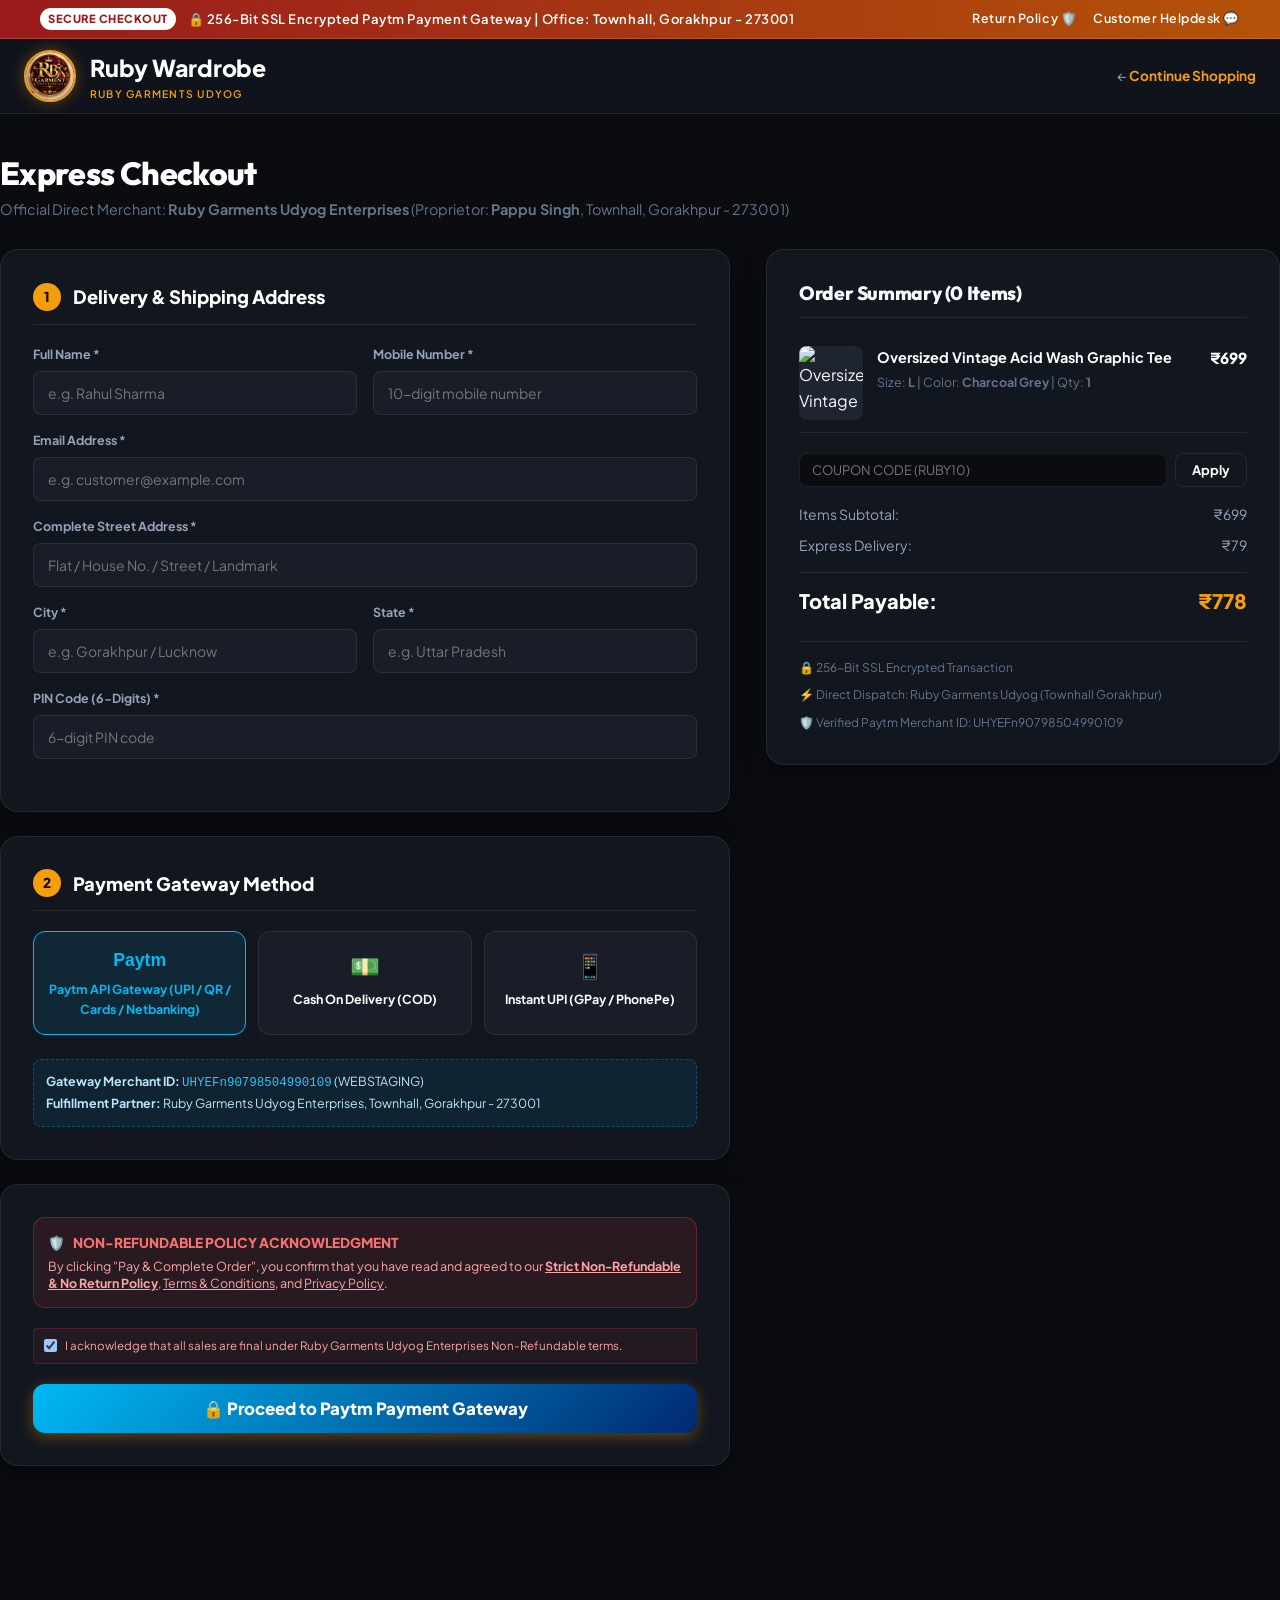
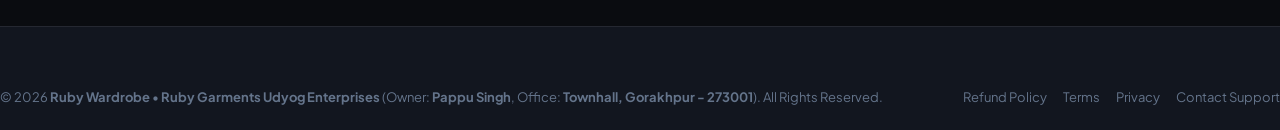
==== checkout/index.html @ 03520c5a "feat: add Ruby Wardrobe e-commerce store with policy pages, product catalog, cart, and checkout syst" ====
<!DOCTYPE html>
<html lang="en">

<head>
  <meta charset="UTF-8" />
  <meta name="viewport" content="width=device-width, initial-scale=1.0, viewport-fit=cover" />
  <title>Secure Checkout | Ruby Wardrobe - Ruby Garments Udyog Enterprises</title>
  <meta name="description"
    content="Secure Checkout Page for Ruby Wardrobe. Official merchant: Ruby Garments Udyog Enterprises, Townhall, Gorakhpur - 273001. Verified Paytm Payment Gateway." />
  <meta name="theme-color" content="#0a0c10" />

  <!-- CSS Stylesheets -->
  <link rel="stylesheet" href="../css/style.css" />
  <link rel="stylesheet" href="../css/components.css" />
  <link rel="stylesheet" href="../css/responsive.css" />
  <style>
    .checkout-page-container {
      padding: 40px 0 80px;
    }

    .checkout-page-grid {
      display: grid;
      grid-template-columns: 1.35fr 0.95fr;
      gap: 36px;
      align-items: start;
    }

    .checkout-panel {
      background: var(--bg-secondary);
      border: 1px solid var(--border-subtle);
      border-radius: var(--radius-lg);
      padding: 32px;
      box-shadow: var(--shadow-md);
    }

    .checkout-section-header {
      display: flex;
      align-items: center;
      gap: 12px;
      font-size: 1.15rem;
      font-weight: 800;
      color: #fff;
      margin-bottom: 20px;
      padding-bottom: 12px;
      border-bottom: 1px solid var(--border-subtle);
    }

    .step-num {
      width: 28px;
      height: 28px;
      background: var(--accent-gold);
      color: #000;
      border-radius: var(--radius-full);
      display: flex;
      align-items: center;
      justify-content: center;
      font-size: 0.85rem;
      font-weight: 800;
    }

    .order-summary-item {
      display: flex;
      gap: 14px;
      padding: 12px 0;
      border-bottom: 1px solid var(--border-subtle);
    }

    .order-summary-item img {
      width: 64px;
      height: 74px;
      object-fit: cover;
      border-radius: var(--radius-sm);
      background: #1e2430;
    }

    .order-summary-item-info {
      flex: 1;
    }

    .order-summary-title {
      font-size: 0.9rem;
      font-weight: 700;
      color: #fff;
      margin-bottom: 4px;
    }

    .order-summary-meta {
      font-size: 0.78rem;
      color: var(--text-muted);
    }

    .order-summary-price {
      font-size: 0.95rem;
      font-weight: 800;
      color: #fff;
    }

    @media (max-width: 900px) {
      .checkout-page-grid {
        grid-template-columns: 1fr;
      }
    }
  </style>
</head>

<body>

  <!-- Toast Notification Container -->
  <div id="toast-container" class="toast-container"></div>

  <!-- Announcement Bar -->
  <aside class="announcement-bar" aria-label="Store Announcement">
    <div class="container announcement-content">
      <div class="announcement-ticker">
        <span class="badge-pulse">SECURE CHECKOUT</span>
        <span>🔒 256-Bit SSL Encrypted Paytm Payment Gateway | Office: Townhall, Gorakhpur - 273001</span>
      </div>
      <div class="announcement-links">
        <a href="../return-refund-policy.html">Return Policy 🛡️</a>
        <a href="../contact-us.html">Customer Helpdesk 💬</a>
      </div>
    </div>
  </aside>

  <!-- Header -->
  <header class="site-header">
    <div class="container header-inner">
      <a href="../index.html" class="brand-logo-wrap" title="Back to Store">
        <img src="../assets/logo.png" alt="RB Garment Enterprises Logo" class="brand-logo-img" />
        <div class="brand-title-group">
          <span class="brand-title">Ruby Wardrobe</span>
          <span class="brand-subtitle">Ruby Garments Udyog</span>
        </div>
      </a>
      <div style="display: flex; align-items: center; gap: 16px; font-size: 0.85rem; color: var(--text-secondary);">
        <span>← <a href="../index.html" style="color: var(--accent-gold); font-weight: 700;">Continue
            Shopping</a></span>
      </div>
    </div>
  </header>

  <!-- Main Checkout Page Body -->
  <main class="container checkout-page-container">
    <div style="margin-bottom: 28px;">
      <h1 style="font-size: 2rem; font-weight: 800; color: #fff; margin-bottom: 6px;">Express Checkout</h1>
      <p style="color: var(--text-muted); font-size: 0.9rem;">
        Official Direct Merchant: <strong>Ruby Garments Udyog Enterprises</strong> (Proprietor: <strong>Pappu
          Singh</strong>, Townhall, Gorakhpur - 273001)
      </p>
    </div>

    <div class="checkout-page-grid">
      <!-- Left Column: Shipping & Payment Form -->
      <div>
        <form id="dedicated-checkout-form" onsubmit="handleDedicatedCheckoutSubmit(event)">
          <!-- Step 1: Customer & Delivery Address -->
          <div class="checkout-panel" style="margin-bottom: 24px;">
            <div class="checkout-section-header">
              <span class="step-num">1</span>
              <span>Delivery & Shipping Address</span>
            </div>

            <div class="form-grid">
              <div class="form-group">
                <label class="form-label">Full Name *</label>
                <input type="text" class="form-input" id="checkout-name" required placeholder="e.g. Rahul Sharma" />
              </div>
              <div class="form-group">
                <label class="form-label">Mobile Number *</label>
                <input type="tel" class="form-input" id="checkout-phone" required pattern="[0-9]{10}"
                  placeholder="10-digit mobile number" />
              </div>
              <div class="form-group full">
                <label class="form-label">Email Address *</label>
                <input type="email" class="form-input" id="checkout-email" required
                  placeholder="e.g. customer@example.com" />
              </div>
              <div class="form-group full">
                <label class="form-label">Complete Street Address *</label>
                <input type="text" class="form-input" id="checkout-address" required
                  placeholder="Flat / House No. / Street / Landmark" />
              </div>
              <div class="form-group">
                <label class="form-label">City *</label>
                <input type="text" class="form-input" id="checkout-city" required
                  placeholder="e.g. Gorakhpur / Lucknow" />
              </div>
              <div class="form-group">
                <label class="form-label">State *</label>
                <input type="text" class="form-input" id="checkout-state" required placeholder="e.g. Uttar Pradesh" />
              </div>
              <div class="form-group full">
                <label class="form-label">PIN Code (6-Digits) *</label>
                <input type="text" class="form-input" id="checkout-pincode" required pattern="[0-9]{6}"
                  placeholder="6-digit PIN code" />
              </div>
            </div>
          </div>

          <!-- Step 2: Payment Gateway Selection -->
          <div class="checkout-panel" style="margin-bottom: 24px;">
            <div class="checkout-section-header">
              <span class="step-num">2</span>
              <span>Payment Gateway Method</span>
            </div>

            <div class="payment-methods-grid">
              <label class="payment-card-opt active" style="border-color: #00b9f5; background: rgba(0, 185, 245, 0.1);">
                <input type="radio" name="payment_opt" value="Paytm Payment Gateway" checked style="display: none;" />
                <div class="payment-icon"
                  style="color: #00b9f5; font-weight: 900; font-size: 1.1rem; font-family: sans-serif;">Paytm</div>
                <div class="payment-name" style="color: #00b9f5;">Paytm API Gateway (UPI / QR / Cards / Netbanking)
                </div>
              </label>
              <label class="payment-card-opt">
                <input type="radio" name="payment_opt" value="Cash On Delivery (COD)" style="display: none;" />
                <div class="payment-icon">💵</div>
                <div class="payment-name">Cash On Delivery (COD)</div>
              </label>
              <label class="payment-card-opt">
                <input type="radio" name="payment_opt" value="Direct UPI" style="display: none;" />
                <div class="payment-icon">📱</div>
                <div class="payment-name">Instant UPI (GPay / PhonePe)</div>
              </label>
            </div>

            <!-- Merchant Credentials Badge -->
            <div
              style="background: rgba(0, 185, 245, 0.08); border: 1px dashed rgba(0, 185, 245, 0.3); border-radius: 8px; padding: 12px; margin-top: 14px; font-size: 0.78rem; color: #bae6fd;">
              <div><strong>Gateway Merchant ID:</strong> <code style="color: #38bdf8;">UHYEFn90798504990109</code>
                (WEBSTAGING)</div>
              <div><strong>Fulfillment Partner:</strong> Ruby Garments Udyog Enterprises, Townhall, Gorakhpur - 273001
              </div>
            </div>
          </div>

          <!-- Step 3: Policy Agreement & Submission -->
          <div class="checkout-panel">
            <div class="policy-strict-box" style="margin-bottom: 20px;">
              <div class="policy-strict-header">
                <span>🛡️</span> NON-REFUNDABLE POLICY ACKNOWLEDGMENT
              </div>
              <p class="policy-strict-text">
                By clicking "Pay & Complete Order", you confirm that you have read and agreed to our <a
                  href="../return-refund-policy.html" target="_blank"
                  style="text-decoration: underline; font-weight: 700;">Strict Non-Refundable & No Return Policy</a>, <a
                  href="../terms-and-conditions.html" target="_blank" style="text-decoration: underline;">Terms &
                  Conditions</a>, and <a href="../privacy-policy.html" target="_blank"
                  style="text-decoration: underline;">Privacy Policy</a>.
              </p>
            </div>

            <label class="policy-ack-notice" style="margin-bottom: 20px;">
              <input type="checkbox" id="policy-confirm-checkbox" required checked />
              <span>I acknowledge that all sales are final under Ruby Garments Udyog Enterprises Non-Refundable
                terms.</span>
            </label>

            <button type="submit" class="btn-checkout-proceed"
              style="width: 100%; background: linear-gradient(135deg, #00b9f5, #002970); color: #fff; font-size: 1.05rem;">
              🔒 Proceed to Paytm Payment Gateway
            </button>
          </div>
        </form>
      </div>

      <!-- Right Column: Order Summary & Review -->
      <div>
        <div class="checkout-panel" style="position: sticky; top: 90px;">
          <h3
            style="font-size: 1.2rem; font-weight: 800; margin-bottom: 16px; padding-bottom: 12px; border-bottom: 1px solid var(--border-subtle);">
            Order Summary (<span id="checkout-total-items-count">0</span> Items)
          </h3>

          <div id="checkout-items-list" style="max-height: 280px; overflow-y: auto; margin-bottom: 20px;">
            <!-- Rendered by JS -->
          </div>

          <!-- Promo Code Box -->
          <div class="promo-apply-wrap" style="margin-bottom: 16px;">
            <input type="text" class="promo-input" id="checkout-promo-input" placeholder="Coupon Code (RUBY10)" />
            <button class="btn-apply-promo" onclick="applyPromoOnCheckout()">Apply</button>
          </div>
          <div id="checkout-promo-badge" style="display: none; margin-bottom: 14px;" class="applied-promo-tag"></div>

          <!-- Price Calculations -->
          <div style="display: flex; flex-direction: column; gap: 8px; font-size: 0.875rem;">
            <div style="display: flex; justify-content: space-between; color: var(--text-secondary);">
              <span>Items Subtotal:</span>
              <span id="page-subtotal-val">₹0</span>
            </div>
            <div style="display: flex; justify-content: space-between; color: var(--accent-emerald);"
              id="page-discount-line" style="display: none;">
              <span>Coupon Discount:</span>
              <span id="page-discount-val">-₹0</span>
            </div>
            <div style="display: flex; justify-content: space-between; color: var(--text-secondary);">
              <span>Express Delivery:</span>
              <span id="page-shipping-val">FREE</span>
            </div>
            <div
              style="display: flex; justify-content: space-between; font-size: 1.25rem; font-weight: 800; color: #fff; border-top: 1px solid var(--border-subtle); padding-top: 12px; margin-top: 8px;">
              <span>Total Payable:</span>
              <span style="color: var(--accent-gold);" id="page-grand-total-val">₹0</span>
            </div>
          </div>

          <!-- Security Badges -->
          <div
            style="margin-top: 24px; padding-top: 16px; border-top: 1px solid var(--border-subtle); display: flex; flex-direction: column; gap: 8px; font-size: 0.75rem; color: var(--text-muted);">
            <div>🔒 256-Bit SSL Encrypted Transaction</div>
            <div>⚡ Direct Dispatch: Ruby Garments Udyog (Townhall Gorakhpur)</div>
            <div>🛡️ Verified Paytm Merchant ID: UHYEFn90798504990109</div>
          </div>
        </div>
      </div>
    </div>
  </main>

  <!-- Paytm Payment Gateway Processing Modal -->
  <div class="modal-backdrop" id="paytm-gateway-modal">
    <div class="modal-content" style="max-width: 620px; padding: 28px;">
      <button class="modal-close-btn" onclick="closeModal('paytm-gateway-modal')">✕</button>
      <div id="paytm-modal-body"></div>
    </div>
  </div>

  <!-- Footer -->
  <footer class="site-footer">
    <div class="container footer-bottom" style="border: none; padding: 0;">
      <div>
        © 2026 <strong>Ruby Wardrobe</strong> • <strong>Ruby Garments Udyog Enterprises</strong> (Owner: <strong>Pappu
          Singh</strong>, Office: <strong>Townhall, Gorakhpur - 273001</strong>). All Rights Reserved.
      </div>
      <div style="display: flex; gap: 16px;">
        <a href="../return-refund-policy.html">Refund Policy</a>
        <a href="../terms-and-conditions.html">Terms</a>
        <a href="../privacy-policy.html">Privacy</a>
        <a href="../contact-us.html">Contact Support</a>
      </div>
    </div>
  </footer>

  <!-- Scripts -->
  <script src="../js/env.js"></script>
  <script src="../js/products-data.js"></script>
  <script src="../js/cart.js"></script>
  <script src="../js/ui.js"></script>
  <script>
    document.addEventListener("DOMContentLoaded", () => {
      renderCheckoutPageReview();

      // Payment card selection
      document.querySelectorAll(".payment-card-opt").forEach(card => {
        card.addEventListener("click", () => {
          document.querySelectorAll(".payment-card-opt").forEach(c => {
            c.classList.remove("active");
            c.style.borderColor = "var(--border-subtle)";
            c.style.background = "var(--bg-card)";
          });
          card.classList.add("active");
          card.style.borderColor = "#00b9f5";
          card.style.background = "rgba(0, 185, 245, 0.1)";
          const radio = card.querySelector('input[type="radio"]');
          if (radio) radio.checked = true;
        });
      });
    });

    function renderCheckoutPageReview() {
      const itemsList = document.getElementById("checkout-items-list");
      const countEl = document.getElementById("checkout-total-items-count");
      const subtotalEl = document.getElementById("page-subtotal-val");
      const discountLine = document.getElementById("page-discount-line");
      const discountEl = document.getElementById("page-discount-val");
      const shippingEl = document.getElementById("page-shipping-val");
      const totalEl = document.getElementById("page-grand-total-val");
      const promoBadge = document.getElementById("checkout-promo-badge");

      if (countEl) countEl.textContent = store.getCartCount();

      if (store.cart.length === 0) {
        if (PRODUCTS_DATA.length > 0) {
          store.addToCart(PRODUCTS_DATA[0], "L", PRODUCTS_DATA[0].colors[0]?.name, 1);
        }
      }

      if (itemsList) {
        itemsList.innerHTML = store.cart.map(item => `
          <div class="order-summary-item">
            <img src="${item.image}" alt="${item.name}" />
            <div class="order-summary-item-info">
              <div class="order-summary-title">${item.name}</div>
              <div class="order-summary-meta">Size: <strong>${item.size}</strong> | Color: <strong>${item.color}</strong> | Qty: <strong>${item.quantity}</strong></div>
            </div>
            <div class="order-summary-price">₹${item.price * item.quantity}</div>
          </div>
        `).join("");
      }

      if (subtotalEl) subtotalEl.textContent = `₹${store.getSubtotal()}`;

      const discount = store.getDiscount();
      if (discount > 0 && discountLine && discountEl) {
        discountLine.style.display = "flex";
        discountEl.textContent = `-₹${discount}`;
      } else if (discountLine) {
        discountLine.style.display = "none";
      }

      if (promoBadge) {
        if (store.appliedCoupon) {
          promoBadge.style.display = "flex";
          promoBadge.innerHTML = `<span>Coupon <strong>${store.appliedCoupon.code}</strong> Applied</span> <button onclick="store.removePromoCode(); renderCheckoutPageReview();" style="color:#ef4444; margin-left:8px;">✕</button>`;
        } else {
          promoBadge.style.display = "none";
        }
      }

      const ship = store.getShippingFee();
      if (shippingEl) shippingEl.textContent = ship === 0 ? "FREE" : `₹${ship}`;

      if (totalEl) totalEl.textContent = `₹${store.getFinalTotal()}`;
    }

    function applyPromoOnCheckout() {
      const inp = document.getElementById("checkout-promo-input");
      if (!inp) return;
      const res = store.applyPromoCode(inp.value);
      if (res.success) {
        showToast(res.message, "success");
        inp.value = "";
        renderCheckoutPageReview();
      } else {
        showToast(res.message, "warning");
      }
    }

    function handleDedicatedCheckoutSubmit(event) {
      event.preventDefault();

      const name = document.getElementById("checkout-name").value;
      const phone = document.getElementById("checkout-phone").value;
      const email = document.getElementById("checkout-email").value;
      const address = document.getElementById("checkout-address").value;
      const city = document.getElementById("checkout-city").value;
      const state = document.getElementById("checkout-state").value;
      const pincode = document.getElementById("checkout-pincode").value;
      const paymentMethod = document.querySelector('input[name="payment_opt"]:checked')?.value || "Paytm Payment Gateway";

      const orderId = "RG-" + Math.floor(100000 + Math.random() * 900000);
      const orderTotal = store.getFinalTotal();
      const orderItems = [...store.cart];

      const orderData = {
        orderId,
        name,
        phone,
        email,
        address,
        city,
        state,
        pincode,
        paymentMethod,
        total: orderTotal,
        items: orderItems,
        date: new Date().toLocaleDateString('en-IN', { day: 'numeric', month: 'short', year: 'numeric' })
      };

      if (paymentMethod.includes("Paytm")) {
        openPaytmGatewayModal(orderData);
      } else {
        sessionStorage.setItem("last_order", JSON.stringify(orderData));
        store.clearCart();
        window.location.href = `../order-confirmation.html?order_id=${orderId}`;
      }
    }
  </script>
</body>

</html>
---- css/style.css ----
/* ==========================================================================
   Ruby Wardrobe - RUBY GARMENTS UDYOG ENTERPRISES
   DESIGN SYSTEM & CORE STYLES
   ========================================================================== */

@import url('https://fonts.googleapis.com/css2?family=Outfit:wght@300;400;500;600;700;800;900&family=Plus+Jakarta+Sans:wght@300;400;500;600;700;800&family=Space+Grotesk:wght@500;700&display=swap');

:root {
  /* Color Palette */
  --bg-primary: #0a0c10;
  --bg-secondary: #12161f;
  --bg-card: #181d28;
  --bg-card-hover: #1f2533;
  --bg-glass: rgba(18, 22, 31, 0.75);
  --bg-glass-heavy: rgba(10, 12, 16, 0.9);

  --text-primary: #f8fafc;
  --text-secondary: #94a3b8;
  --text-muted: #64748b;
  --text-accent: #f59e0b;

  --accent-gold: #f59e0b;
  --accent-gold-glow: rgba(245, 158, 11, 0.35);
  --accent-crimson: #ef4444;
  --accent-emerald: #10b981;
  --accent-indigo: #6366f1;
  --accent-cyan: #06b6d4;

  --border-subtle: rgba(255, 255, 255, 0.08);
  --border-focus: rgba(245, 158, 11, 0.6);
  --border-danger: rgba(239, 68, 68, 0.4);

  /* Typography */
  --font-display: 'Outfit', sans-serif;
  --font-body: 'Plus Jakarta Sans', sans-serif;
  --font-mono: 'Space Grotesk', monospace;

  /* Shadows */
  --shadow-sm: 0 2px 8px rgba(0, 0, 0, 0.3);
  --shadow-md: 0 8px 24px rgba(0, 0, 0, 0.4);
  --shadow-lg: 0 16px 40px rgba(0, 0, 0, 0.6);
  --shadow-glow: 0 0 25px var(--accent-gold-glow);
  --shadow-neon: 0 0 15px rgba(99, 102, 241, 0.4);

  /* Radii */
  --radius-xs: 4px;
  --radius-sm: 8px;
  --radius-md: 12px;
  --radius-lg: 18px;
  --radius-full: 9999px;

  /* Transitions */
  --trans-fast: 0.15s cubic-bezier(0.4, 0, 0.2, 1);
  --trans-normal: 0.3s cubic-bezier(0.4, 0, 0.2, 1);
  --trans-bounce: 0.5s cubic-bezier(0.34, 1.56, 0.64, 1);

  /* Layout */
  --max-width: 1320px;
  --header-height: 74px;
  --announcement-height: 38px;
}

/* Reset & Global */
*,
*::before,
*::after {
  box-sizing: border-box;
  margin: 0;
  padding: 0;
}

html {
  scroll-behavior: smooth;
  font-size: 16px;
  color-scheme: dark;
}

body {
  font-family: var(--font-body);
  background-color: var(--bg-primary);
  color: var(--text-primary);
  line-height: 1.6;
  overflow-x: hidden;
  min-height: 100vh;
  -webkit-font-smoothing: antialiased;
}

img {
  max-width: 100%;
  height: auto;
  display: block;
}

a {
  color: inherit;
  text-decoration: none;
  transition: color var(--trans-fast);
}

button {
  cursor: pointer;
  border: none;
  outline: none;
  background: none;
  font-family: inherit;
  transition: all var(--trans-fast);
}

input,
select,
textarea {
  font-family: inherit;
  color: var(--text-primary);
  outline: none;
}

/* Container */
.container {
  width: 100%;
  max-width: var(--max-width);
  margin: 0 auto;
  padding: 0 24px;
}

/* Typography Utility */
h1,
h2,
h3,
h4,
h5,
h6 {
  font-family: var(--font-display);
  font-weight: 700;
  line-height: 1.2;
  letter-spacing: -0.02em;
}

.text-gold {
  color: var(--accent-gold);
}

.text-gradient {
  background: linear-gradient(135deg, #ffffff 0%, #f59e0b 50%, #d97706 100%);
  -webkit-background-clip: text;
  -webkit-text-fill-color: transparent;
}

.text-gradient-purple {
  background: linear-gradient(135deg, #a855f7 0%, #6366f1 50%, #38bdf8 100%);
  -webkit-background-clip: text;
  -webkit-text-fill-color: transparent;
}

/* Announcement Top Bar */
.announcement-bar {
  background: linear-gradient(90deg, #991b1b, #b45309, #991b1b);
  background-size: 200% 200%;
  animation: gradientShift 6s ease infinite;
  color: #ffffff;
  font-size: 0.8125rem;
  font-weight: 600;
  letter-spacing: 0.04em;
  padding: 8px 16px;
  position: relative;
  z-index: 50;
  border-bottom: 1px solid rgba(255, 255, 255, 0.15);
}

.announcement-content {
  display: flex;
  justify-content: space-between;
  align-items: center;
}

.announcement-ticker {
  display: flex;
  align-items: center;
  gap: 12px;
}

.badge-pulse {
  background: #ffffff;
  color: #991b1b;
  padding: 2px 8px;
  border-radius: var(--radius-full);
  font-size: 0.7rem;
  font-weight: 800;
  text-transform: uppercase;
  animation: pulse 1.8s infinite;
}

.announcement-links {
  display: flex;
  align-items: center;
  gap: 16px;
  font-size: 0.78rem;
}

.announcement-links a:hover {
  text-decoration: underline;
}

/* Header & Navigation */
.site-header {
  position: sticky;
  top: 0;
  z-index: 40;
  background: var(--bg-glass);
  backdrop-filter: blur(16px);
  -webkit-backdrop-filter: blur(16px);
  border-bottom: 1px solid var(--border-subtle);
  transition: all var(--trans-normal);
}

.site-header.scrolled {
  background: var(--bg-glass-heavy);
  box-shadow: var(--shadow-md);
}

.header-inner {
  display: flex;
  align-items: center;
  justify-content: space-between;
  height: var(--header-height);
}

.brand-logo-wrap {
  display: flex;
  align-items: center;
  gap: 14px;
}

.brand-logo-img {
  width: 52px;
  height: 52px;
  border-radius: var(--radius-full);
  object-fit: cover;
  border: 2px solid var(--accent-gold);
  box-shadow: 0 0 15px var(--accent-gold-glow);
  transition: transform var(--trans-bounce);
}

.brand-logo-wrap:hover .brand-logo-img {
  transform: rotate(6deg) scale(1.08);
}

.brand-title-group {
  display: flex;
  flex-direction: column;
}

.brand-title {
  font-size: 1.45rem;
  font-weight: 800;
  letter-spacing: -0.01em;
  color: #ffffff;
}

.brand-subtitle {
  font-size: 0.65rem;
  font-weight: 600;
  color: var(--accent-gold);
  text-transform: uppercase;
  letter-spacing: 0.12em;
}

/* Nav Menu */
.nav-menu {
  display: flex;
  align-items: center;
  gap: 28px;
  list-style: none;
}

.nav-link {
  font-size: 0.9375rem;
  font-weight: 500;
  color: var(--text-secondary);
  position: relative;
  padding: 6px 0;
}

.nav-link:hover,
.nav-link.active {
  color: #ffffff;
}

.nav-link::after {
  content: '';
  position: absolute;
  bottom: 0;
  left: 0;
  width: 0%;
  height: 2px;
  background: var(--accent-gold);
  transition: width var(--trans-fast);
  border-radius: var(--radius-full);
}

.nav-link:hover::after,
.nav-link.active::after {
  width: 100%;
}

/* Header Actions */
.header-actions {
  display: flex;
  align-items: center;
  gap: 12px;
}

.action-btn {
  width: 42px;
  height: 42px;
  border-radius: var(--radius-md);
  background: var(--bg-card);
  border: 1px solid var(--border-subtle);
  color: var(--text-primary);
  display: flex;
  align-items: center;
  justify-content: center;
  position: relative;
  font-size: 1.15rem;
}

.action-btn:hover {
  background: var(--bg-card-hover);
  border-color: var(--border-focus);
  color: var(--accent-gold);
  transform: translateY(-2px);
}

.action-badge {
  position: absolute;
  top: -4px;
  right: -4px;
  background: var(--accent-gold);
  color: #000;
  font-size: 0.7rem;
  font-weight: 800;
  min-width: 18px;
  height: 18px;
  border-radius: var(--radius-full);
  display: flex;
  align-items: center;
  justify-content: center;
  padding: 0 4px;
}

/* Mobile Menu Toggle */
.mobile-toggle {
  display: none;
  font-size: 1.5rem;
  color: var(--text-primary);
}

/* Hero Section */
.hero-section {
  position: relative;
  padding: 60px 0 80px;
  overflow: hidden;
  background: radial-gradient(circle at 80% 20%, rgba(245, 158, 11, 0.12) 0%, transparent 50%),
    radial-gradient(circle at 10% 80%, rgba(99, 102, 241, 0.12) 0%, transparent 40%);
}

.hero-grid {
  display: grid;
  grid-template-columns: 1.15fr 0.85fr;
  align-items: center;
  gap: 48px;
}

.hero-badge {
  display: inline-flex;
  align-items: center;
  gap: 8px;
  padding: 6px 14px;
  background: rgba(245, 158, 11, 0.12);
  border: 1px solid rgba(245, 158, 11, 0.3);
  border-radius: var(--radius-full);
  font-size: 0.8125rem;
  font-weight: 600;
  color: var(--accent-gold);
  margin-bottom: 20px;
}

.hero-title {
  font-size: clamp(2.4rem, 4.8vw, 3.8rem);
  font-weight: 800;
  line-height: 1.1;
  margin-bottom: 20px;
}

.hero-desc {
  font-size: 1.1rem;
  color: var(--text-secondary);
  margin-bottom: 32px;
  max-width: 540px;
}

.hero-cta-group {
  display: flex;
  align-items: center;
  gap: 16px;
  flex-wrap: wrap;
  margin-bottom: 40px;
}

.btn-primary {
  background: linear-gradient(135deg, #f59e0b, #d97706);
  color: #000000;
  font-weight: 700;
  font-size: 1rem;
  padding: 14px 28px;
  border-radius: var(--radius-md);
  display: inline-flex;
  align-items: center;
  gap: 10px;
  box-shadow: 0 4px 20px var(--accent-gold-glow);
}

.btn-primary:hover {
  transform: translateY(-3px);
  box-shadow: 0 8px 25px var(--accent-gold-glow);
  background: linear-gradient(135deg, #fbbf24, #f59e0b);
}

.btn-secondary {
  background: var(--bg-card);
  color: #ffffff;
  font-weight: 600;
  font-size: 1rem;
  padding: 14px 28px;
  border-radius: var(--radius-md);
  border: 1px solid var(--border-subtle);
  display: inline-flex;
  align-items: center;
  gap: 10px;
}

.btn-secondary:hover {
  background: var(--bg-card-hover);
  border-color: var(--text-secondary);
  transform: translateY(-3px);
}

.hero-stats {
  display: flex;
  align-items: center;
  gap: 36px;
  border-top: 1px solid var(--border-subtle);
  padding-top: 24px;
}

.stat-item {
  display: flex;
  flex-direction: column;
}

.stat-value {
  font-size: 1.6rem;
  font-weight: 800;
  font-family: var(--font-display);
  color: #ffffff;
}

.stat-label {
  font-size: 0.8125rem;
  color: var(--text-muted);
}

/* Hero Visual Banner */
.hero-visual-card {
  position: relative;
  border-radius: var(--radius-lg);
  overflow: hidden;
  border: 1px solid var(--border-subtle);
  box-shadow: var(--shadow-lg);
  background: var(--bg-card);
}

.hero-image-main {
  width: 100%;
  height: 520px;
  object-fit: cover;
  transition: transform var(--trans-bounce);
}

.hero-visual-card:hover .hero-image-main {
  transform: scale(1.03);
}

.hero-floating-tag {
  position: absolute;
  bottom: 24px;
  left: 24px;
  right: 24px;
  background: rgba(18, 22, 31, 0.85);
  backdrop-filter: blur(12px);
  border: 1px solid rgba(255, 255, 255, 0.12);
  border-radius: var(--radius-md);
  padding: 16px 20px;
  display: flex;
  align-items: center;
  justify-content: space-between;
}

.tag-title {
  font-size: 0.95rem;
  font-weight: 700;
  color: #fff;
}

.tag-subtitle {
  font-size: 0.78rem;
  color: var(--accent-gold);
}

.hero-policy-chip {
  position: absolute;
  top: 20px;
  right: 20px;
  background: rgba(239, 68, 68, 0.9);
  color: #fff;
  font-size: 0.75rem;
  font-weight: 700;
  padding: 6px 12px;
  border-radius: var(--radius-full);
  box-shadow: 0 4px 12px rgba(239, 68, 68, 0.4);
  display: flex;
  align-items: center;
  gap: 6px;
}

/* Trust Features Bar */
.features-bar {
  padding: 30px 0;
  background: var(--bg-secondary);
  border-top: 1px solid var(--border-subtle);
  border-bottom: 1px solid var(--border-subtle);
}

.features-grid {
  display: grid;
  grid-template-columns: repeat(4, 1fr);
  gap: 24px;
}

.feature-box {
  display: flex;
  align-items: center;
  gap: 16px;
  padding: 12px;
}

.feature-icon-wrap {
  width: 48px;
  height: 48px;
  border-radius: var(--radius-md);
  background: rgba(245, 158, 11, 0.1);
  border: 1px solid rgba(245, 158, 11, 0.2);
  color: var(--accent-gold);
  display: flex;
  align-items: center;
  justify-content: center;
  font-size: 1.35rem;
  flex-shrink: 0;
}

.feature-info h4 {
  font-size: 0.95rem;
  font-weight: 700;
  color: #fff;
  margin-bottom: 2px;
}

.feature-info p {
  font-size: 0.8rem;
  color: var(--text-muted);
}

/* Category Section */
.section-head {
  display: flex;
  justify-content: space-between;
  align-items: flex-end;
  margin-bottom: 36px;
}

.section-title {
  font-size: 2rem;
  font-weight: 800;
  color: #fff;
}

.section-subtitle {
  font-size: 0.9375rem;
  color: var(--text-secondary);
  margin-top: 4px;
}

/* Keyframe Animations */
@keyframes gradientShift {
  0% {
    background-position: 0% 50%;
  }

  50% {
    background-position: 100% 50%;
  }

  100% {
    background-position: 0% 50%;
  }
}

@keyframes pulse {

  0%,
  100% {
    opacity: 1;
    transform: scale(1);
  }

  50% {
    opacity: 0.8;
    transform: scale(0.96);
  }
}

@keyframes fadeIn {
  from {
    opacity: 0;
    transform: translateY(10px);
  }

  to {
    opacity: 1;
    transform: translateY(0);
  }
}

@keyframes float {

  0%,
  100% {
    transform: translateY(0);
  }

  50% {
    transform: translateY(-6px);
  }
}
---- css/components.css ----
/* ==========================================================================
   Ruby Wardrobe - COMPONENTS STYLESHEET
   Product Cards, Drawers, Modals, Checkout, Policies, Toasts
   ========================================================================== */

/* Category Filter Tabs */
.filter-tabs-wrapper {
  display: flex;
  align-items: center;
  gap: 10px;
  overflow-x: auto;
  padding-bottom: 12px;
  margin-bottom: 32px;
  scrollbar-width: none;
}

.filter-tabs-wrapper::-webkit-scrollbar {
  display: none;
}

.filter-pill {
  padding: 8px 20px;
  background: var(--bg-card);
  border: 1px solid var(--border-subtle);
  border-radius: var(--radius-full);
  color: var(--text-secondary);
  font-size: 0.875rem;
  font-weight: 600;
  white-space: nowrap;
  transition: all var(--trans-fast);
}

.filter-pill:hover {
  background: var(--bg-card-hover);
  color: #fff;
  border-color: rgba(255, 255, 255, 0.2);
}

.filter-pill.active {
  background: var(--accent-gold);
  color: #000;
  border-color: var(--accent-gold);
  font-weight: 700;
  box-shadow: 0 2px 10px var(--accent-gold-glow);
}

/* Products Grid */
.products-grid {
  display: grid;
  grid-template-columns: repeat(auto-fill, minmax(280px, 1fr));
  gap: 28px;
  margin-bottom: 60px;
}

/* Product Card */
.product-card {
  background: var(--bg-card);
  border: 1px solid var(--border-subtle);
  border-radius: var(--radius-lg);
  overflow: hidden;
  display: flex;
  flex-direction: column;
  transition: all var(--trans-normal);
  position: relative;
}

.product-card:hover {
  transform: translateY(-6px);
  border-color: rgba(245, 158, 11, 0.4);
  box-shadow: var(--shadow-lg);
}

.product-image-wrap {
  position: relative;
  width: 100%;
  aspect-ratio: 1 / 1.15;
  background: #10141d;
  overflow: hidden;
}

.product-img {
  width: 100%;
  height: 100%;
  object-fit: cover;
  transition: transform var(--trans-normal), opacity var(--trans-normal);
}

.product-img-hover {
  position: absolute;
  top: 0;
  left: 0;
  opacity: 0;
}

.product-card:hover .product-img {
  transform: scale(1.05);
}

.product-card:hover .product-img-hover {
  opacity: 1;
}

/* Badges */
.card-badge-group {
  position: absolute;
  top: 12px;
  left: 12px;
  display: flex;
  flex-direction: column;
  gap: 6px;
  z-index: 2;
}

.badge-sale {
  background: var(--accent-crimson);
  color: #ffffff;
  font-size: 0.7rem;
  font-weight: 800;
  padding: 4px 8px;
  border-radius: var(--radius-xs);
  text-transform: uppercase;
  letter-spacing: 0.05em;
}

.badge-bestseller {
  background: var(--accent-gold);
  color: #000;
  font-size: 0.7rem;
  font-weight: 800;
  padding: 4px 8px;
  border-radius: var(--radius-xs);
  text-transform: uppercase;
  letter-spacing: 0.05em;
}

.badge-nonref {
  background: rgba(18, 22, 31, 0.85);
  backdrop-filter: blur(6px);
  color: #fca5a5;
  border: 1px solid rgba(239, 68, 68, 0.3);
  font-size: 0.65rem;
  font-weight: 700;
  padding: 3px 6px;
  border-radius: var(--radius-xs);
}

/* Wishlist Button */
.card-wishlist-btn {
  position: absolute;
  top: 12px;
  right: 12px;
  width: 36px;
  height: 36px;
  border-radius: var(--radius-full);
  background: rgba(18, 22, 31, 0.75);
  backdrop-filter: blur(6px);
  border: 1px solid var(--border-subtle);
  color: #fff;
  display: flex;
  align-items: center;
  justify-content: center;
  font-size: 1rem;
  z-index: 2;
  transition: all var(--trans-fast);
}

.card-wishlist-btn:hover,
.card-wishlist-btn.active {
  background: var(--accent-crimson);
  color: #fff;
  border-color: var(--accent-crimson);
  transform: scale(1.1);
}

/* Quick Action Overlay */
.card-overlay-actions {
  position: absolute;
  bottom: 12px;
  left: 12px;
  right: 12px;
  display: flex;
  gap: 8px;
  opacity: 0;
  transform: translateY(10px);
  transition: all var(--trans-normal);
  z-index: 3;
}

.product-card:hover .card-overlay-actions {
  opacity: 1;
  transform: translateY(0);
}

.btn-card-quick-view {
  flex: 1;
  background: rgba(18, 22, 31, 0.9);
  backdrop-filter: blur(8px);
  color: #fff;
  font-size: 0.8125rem;
  font-weight: 700;
  padding: 10px;
  border-radius: var(--radius-sm);
  border: 1px solid rgba(255, 255, 255, 0.15);
  display: flex;
  align-items: center;
  justify-content: center;
  gap: 6px;
}

.btn-card-quick-view:hover {
  background: #fff;
  color: #000;
}

/* Product Content */
.product-content {
  padding: 18px;
  display: flex;
  flex-direction: column;
  flex-grow: 1;
}

.product-category-name {
  font-size: 0.72rem;
  font-weight: 700;
  color: var(--text-muted);
  text-transform: uppercase;
  letter-spacing: 0.08em;
  margin-bottom: 4px;
}

.product-title {
  font-size: 1rem;
  font-weight: 700;
  color: #ffffff;
  line-height: 1.35;
  margin-bottom: 8px;
  display: -webkit-box;
  -webkit-line-clamp: 2;
  -webkit-box-orient: vertical;
  overflow: hidden;
  height: 2.7em;
}

.product-rating {
  display: flex;
  align-items: center;
  gap: 6px;
  margin-bottom: 12px;
  font-size: 0.78rem;
}

.star-icons {
  color: var(--accent-gold);
  font-size: 0.75rem;
}

.rating-count {
  color: var(--text-muted);
}

.product-pricing {
  display: flex;
  align-items: baseline;
  gap: 10px;
  margin-bottom: 14px;
}

.price-current {
  font-size: 1.25rem;
  font-weight: 800;
  font-family: var(--font-display);
  color: #fff;
}

.price-original {
  font-size: 0.875rem;
  color: var(--text-muted);
  text-decoration: line-through;
}

.price-discount {
  font-size: 0.75rem;
  font-weight: 700;
  color: var(--accent-emerald);
}

/* Size & Quick Add in Card */
.card-bottom-actions {
  display: flex;
  gap: 8px;
  align-items: center;
  margin-top: auto;
}

.btn-quick-add {
  flex: 1;
  background: var(--bg-primary);
  border: 1px solid var(--border-subtle);
  color: #ffffff;
  padding: 10px;
  border-radius: var(--radius-sm);
  font-size: 0.8125rem;
  font-weight: 700;
  display: flex;
  align-items: center;
  justify-content: center;
  gap: 6px;
}

.btn-quick-add:hover {
  background: var(--accent-gold);
  color: #000;
  border-color: var(--accent-gold);
}

/* Slide-over Cart Drawer */
.drawer-backdrop {
  position: fixed;
  inset: 0;
  background: rgba(0, 0, 0, 0.7);
  backdrop-filter: blur(8px);
  z-index: 100;
  opacity: 0;
  visibility: hidden;
  transition: all var(--trans-normal);
}

.drawer-backdrop.active {
  opacity: 1;
  visibility: visible;
}

.cart-drawer {
  position: fixed;
  top: 0;
  right: 0;
  bottom: 0;
  width: 100%;
  max-width: 440px;
  background: var(--bg-secondary);
  border-left: 1px solid var(--border-subtle);
  z-index: 101;
  display: flex;
  flex-direction: column;
  transform: translateX(100%);
  transition: transform var(--trans-normal);
  box-shadow: -10px 0 40px rgba(0, 0, 0, 0.8);
}

.cart-drawer.active {
  transform: translateX(0);
}

.cart-header {
  padding: 20px 24px;
  border-bottom: 1px solid var(--border-subtle);
  display: flex;
  align-items: center;
  justify-content: space-between;
}

.cart-header h3 {
  font-size: 1.25rem;
  display: flex;
  align-items: center;
  gap: 10px;
}

.btn-close-drawer {
  width: 36px;
  height: 36px;
  border-radius: var(--radius-full);
  background: var(--bg-card);
  border: 1px solid var(--border-subtle);
  color: var(--text-primary);
  display: flex;
  align-items: center;
  justify-content: center;
  font-size: 1.2rem;
}

.btn-close-drawer:hover {
  background: var(--accent-crimson);
  color: #fff;
}

/* Free Shipping Progress */
.shipping-progress-box {
  padding: 12px 24px;
  background: rgba(245, 158, 11, 0.08);
  border-bottom: 1px solid rgba(245, 158, 11, 0.15);
}

.shipping-progress-text {
  font-size: 0.78rem;
  font-weight: 600;
  color: var(--accent-gold);
  margin-bottom: 6px;
}

.progress-bar-track {
  height: 6px;
  width: 100%;
  background: rgba(255, 255, 255, 0.1);
  border-radius: var(--radius-full);
  overflow: hidden;
}

.progress-bar-fill {
  height: 100%;
  background: linear-gradient(90deg, #f59e0b, #10b981);
  border-radius: var(--radius-full);
  transition: width var(--trans-normal);
}

/* Cart Items Container */
.cart-items-container {
  flex-grow: 1;
  overflow-y: auto;
  padding: 20px 24px;
  display: flex;
  flex-direction: column;
  gap: 16px;
}

.empty-cart-state {
  display: flex;
  flex-direction: column;
  align-items: center;
  justify-content: center;
  height: 100%;
  text-align: center;
  padding: 40px 20px;
}

.empty-icon {
  font-size: 3.5rem;
  color: var(--text-muted);
  margin-bottom: 16px;
}

.empty-cart-state h4 {
  font-size: 1.2rem;
  margin-bottom: 8px;
}

.empty-cart-state p {
  font-size: 0.85rem;
  color: var(--text-muted);
  margin-bottom: 24px;
}

/* Cart Item Card */
.cart-item {
  display: flex;
  gap: 14px;
  padding: 12px;
  background: var(--bg-card);
  border: 1px solid var(--border-subtle);
  border-radius: var(--radius-md);
  position: relative;
}

.cart-item-img {
  width: 75px;
  height: 90px;
  object-fit: cover;
  border-radius: var(--radius-sm);
  background: #1a1e28;
}

.cart-item-info {
  flex-grow: 1;
  display: flex;
  flex-direction: column;
}

.cart-item-title {
  font-size: 0.875rem;
  font-weight: 700;
  color: #fff;
  line-height: 1.3;
  margin-bottom: 4px;
  padding-right: 24px;
}

.cart-item-meta {
  font-size: 0.75rem;
  color: var(--text-muted);
  margin-bottom: 8px;
}

.cart-item-price-row {
  display: flex;
  align-items: center;
  justify-content: space-between;
  margin-top: auto;
}

.cart-qty-ctrl {
  display: flex;
  align-items: center;
  border: 1px solid var(--border-subtle);
  border-radius: var(--radius-xs);
  background: var(--bg-primary);
}

.cart-qty-btn {
  width: 26px;
  height: 26px;
  display: flex;
  align-items: center;
  justify-content: center;
  color: #fff;
  font-size: 0.875rem;
}

.cart-qty-btn:hover {
  background: var(--bg-card-hover);
  color: var(--accent-gold);
}

.cart-qty-val {
  font-size: 0.8rem;
  font-weight: 700;
  min-width: 24px;
  text-align: center;
}

.cart-item-total {
  font-size: 0.95rem;
  font-weight: 800;
  color: #fff;
}

.cart-item-remove {
  position: absolute;
  top: 10px;
  right: 10px;
  color: var(--text-muted);
  font-size: 1rem;
}

.cart-item-remove:hover {
  color: var(--accent-crimson);
}

/* Cart Footer */
.cart-footer {
  padding: 20px 24px;
  background: var(--bg-card);
  border-top: 1px solid var(--border-subtle);
}

.promo-apply-wrap {
  display: flex;
  gap: 8px;
  margin-bottom: 16px;
}

.promo-input {
  flex-grow: 1;
  background: var(--bg-primary);
  border: 1px solid var(--border-subtle);
  border-radius: var(--radius-sm);
  padding: 8px 12px;
  font-size: 0.8125rem;
  text-transform: uppercase;
}

.promo-input:focus {
  border-color: var(--border-focus);
}

.btn-apply-promo {
  background: var(--bg-secondary);
  border: 1px solid var(--border-subtle);
  color: #fff;
  padding: 8px 16px;
  border-radius: var(--radius-sm);
  font-size: 0.8125rem;
  font-weight: 700;
}

.btn-apply-promo:hover {
  background: var(--accent-gold);
  color: #000;
}

.applied-promo-tag {
  display: flex;
  align-items: center;
  justify-content: space-between;
  background: rgba(16, 185, 129, 0.15);
  border: 1px solid rgba(16, 185, 129, 0.3);
  padding: 6px 12px;
  border-radius: var(--radius-sm);
  font-size: 0.75rem;
  color: var(--accent-emerald);
  font-weight: 600;
  margin-bottom: 12px;
}

.cart-summary-line {
  display: flex;
  justify-content: space-between;
  font-size: 0.8125rem;
  color: var(--text-secondary);
  margin-bottom: 6px;
}

.cart-summary-line.total {
  font-size: 1.15rem;
  font-weight: 800;
  color: #fff;
  border-top: 1px solid var(--border-subtle);
  padding-top: 10px;
  margin-top: 10px;
}

.policy-ack-notice {
  display: flex;
  align-items: flex-start;
  gap: 8px;
  margin: 14px 0;
  font-size: 0.72rem;
  color: #fca5a5;
  background: rgba(239, 68, 68, 0.08);
  border: 1px solid rgba(239, 68, 68, 0.2);
  padding: 8px 10px;
  border-radius: var(--radius-xs);
}

.policy-ack-notice input {
  margin-top: 2px;
}

.btn-checkout-proceed {
  width: 100%;
  background: linear-gradient(135deg, #f59e0b, #d97706);
  color: #000;
  font-weight: 800;
  font-size: 1rem;
  padding: 14px;
  border-radius: var(--radius-md);
  display: flex;
  align-items: center;
  justify-content: center;
  gap: 10px;
  box-shadow: 0 4px 15px var(--accent-gold-glow);
}

.btn-checkout-proceed:hover {
  background: linear-gradient(135deg, #fbbf24, #f59e0b);
  transform: translateY(-2px);
}

/* Modals Common */
.modal-backdrop {
  position: fixed;
  inset: 0;
  background: rgba(0, 0, 0, 0.8);
  backdrop-filter: blur(10px);
  z-index: 110;
  display: flex;
  align-items: center;
  justify-content: center;
  padding: 20px;
  opacity: 0;
  visibility: hidden;
  transition: all var(--trans-normal);
}

.modal-backdrop.active {
  opacity: 1;
  visibility: visible;
}

.modal-content {
  background: var(--bg-secondary);
  border: 1px solid var(--border-subtle);
  border-radius: var(--radius-lg);
  width: 100%;
  max-width: 860px;
  max-height: 90vh;
  overflow-y: auto;
  position: relative;
  box-shadow: var(--shadow-lg);
  transform: scale(0.95);
  transition: transform var(--trans-normal);
}

.modal-backdrop.active .modal-content {
  transform: scale(1);
}

.modal-close-btn {
  position: absolute;
  top: 18px;
  right: 18px;
  width: 38px;
  height: 38px;
  border-radius: var(--radius-full);
  background: var(--bg-card);
  border: 1px solid var(--border-subtle);
  color: var(--text-primary);
  display: flex;
  align-items: center;
  justify-content: center;
  font-size: 1.25rem;
  z-index: 10;
}

.modal-close-btn:hover {
  background: var(--accent-crimson);
  color: #fff;
}

/* Quick View Modal Body */
.quickview-grid {
  display: grid;
  grid-template-columns: 1fr 1fr;
  gap: 32px;
  padding: 32px;
}

.quickview-gallery {
  display: flex;
  flex-direction: column;
  gap: 12px;
}

.quickview-main-img {
  width: 100%;
  height: 400px;
  object-fit: cover;
  border-radius: var(--radius-md);
  background: #1a1e28;
}

.quickview-thumbs {
  display: flex;
  gap: 10px;
}

.quickview-thumb-img {
  width: 60px;
  height: 60px;
  object-fit: cover;
  border-radius: var(--radius-sm);
  border: 2px solid transparent;
  cursor: pointer;
  transition: border-color var(--trans-fast);
}

.quickview-thumb-img.active {
  border-color: var(--accent-gold);
}

.quickview-details {
  display: flex;
  flex-direction: column;
}

.quickview-title {
  font-size: 1.5rem;
  font-weight: 800;
  margin-bottom: 8px;
}

.option-group {
  margin-bottom: 20px;
}

.option-label {
  font-size: 0.8125rem;
  font-weight: 700;
  color: var(--text-secondary);
  margin-bottom: 8px;
  display: flex;
  justify-content: space-between;
}

.size-pill-group {
  display: flex;
  gap: 8px;
  flex-wrap: wrap;
}

.size-pill {
  min-width: 44px;
  height: 40px;
  border-radius: var(--radius-sm);
  background: var(--bg-card);
  border: 1px solid var(--border-subtle);
  color: #fff;
  font-weight: 700;
  font-size: 0.875rem;
  display: flex;
  align-items: center;
  justify-content: center;
  padding: 0 10px;
}

.size-pill:hover {
  border-color: var(--accent-gold);
}

.size-pill.active {
  background: var(--accent-gold);
  color: #000;
  border-color: var(--accent-gold);
}

.color-dots-group {
  display: flex;
  gap: 10px;
}

.color-dot {
  width: 32px;
  height: 32px;
  border-radius: var(--radius-full);
  border: 2px solid rgba(255, 255, 255, 0.2);
  cursor: pointer;
  position: relative;
}

.color-dot.active {
  border-color: #ffffff;
  box-shadow: 0 0 0 2px var(--accent-gold);
}

.stock-indicator {
  display: inline-flex;
  align-items: center;
  gap: 6px;
  font-size: 0.8125rem;
  color: #fbbf24;
  font-weight: 600;
  margin-bottom: 20px;
}

.stock-dot {
  width: 8px;
  height: 8px;
  border-radius: var(--radius-full);
  background: #fbbf24;
  animation: pulse 1.5s infinite;
}

/* Policy Strict Card Box */
.policy-strict-box {
  background: rgba(239, 68, 68, 0.1);
  border: 1px solid rgba(239, 68, 68, 0.3);
  padding: 14px;
  border-radius: var(--radius-md);
  margin-bottom: 24px;
}

.policy-strict-header {
  display: flex;
  align-items: center;
  gap: 8px;
  font-size: 0.85rem;
  font-weight: 800;
  color: #f87171;
  margin-bottom: 4px;
}

.policy-strict-text {
  font-size: 0.78rem;
  color: #fca5a5;
  line-height: 1.4;
}

/* Checkout Modal */
.checkout-modal-content {
  max-width: 680px;
  padding: 32px;
}

.checkout-title {
  font-size: 1.5rem;
  font-weight: 800;
  margin-bottom: 6px;
}

.checkout-sub {
  font-size: 0.85rem;
  color: var(--text-muted);
  margin-bottom: 24px;
}

.form-grid {
  display: grid;
  grid-template-columns: 1fr 1fr;
  gap: 16px;
  margin-bottom: 20px;
}

.form-group.full {
  grid-column: span 2;
}

.form-label {
  display: block;
  font-size: 0.78rem;
  font-weight: 700;
  color: var(--text-secondary);
  margin-bottom: 6px;
}

.form-input {
  width: 100%;
  background: var(--bg-card);
  border: 1px solid var(--border-subtle);
  border-radius: var(--radius-sm);
  padding: 12px 14px;
  font-size: 0.875rem;
}

.form-input:focus {
  border-color: var(--border-focus);
}

.payment-methods-grid {
  display: grid;
  grid-template-columns: repeat(3, 1fr);
  gap: 12px;
  margin-bottom: 24px;
}

.payment-card-opt {
  background: var(--bg-card);
  border: 1px solid var(--border-subtle);
  border-radius: var(--radius-md);
  padding: 14px 10px;
  text-align: center;
  cursor: pointer;
  transition: all var(--trans-fast);
}

.payment-card-opt.active {
  border-color: var(--accent-gold);
  background: rgba(245, 158, 11, 0.1);
}

.payment-icon {
  font-size: 1.5rem;
  margin-bottom: 6px;
}

.payment-name {
  font-size: 0.78rem;
  font-weight: 700;
  color: #fff;
}

/* Policy & Legal Modal Details */
.policy-doc-content {
  padding: 36px;
}

.policy-doc-content h2 {
  font-size: 1.8rem;
  margin-bottom: 8px;
}

.policy-doc-content .doc-subtitle {
  font-size: 0.875rem;
  color: var(--text-muted);
  margin-bottom: 24px;
}

.policy-section-block {
  margin-bottom: 20px;
  background: var(--bg-card);
  border: 1px solid var(--border-subtle);
  border-radius: var(--radius-md);
  padding: 20px;
}

.policy-section-block h3 {
  font-size: 1.1rem;
  color: var(--accent-gold);
  margin-bottom: 8px;
}

.policy-section-block p,
.policy-section-block ul {
  font-size: 0.875rem;
  color: var(--text-secondary);
  line-height: 1.6;
}

.policy-section-block ul {
  padding-left: 20px;
  margin-top: 8px;
}

/* Paytm Payment Gateway Styles */
.paytm-gateway-container {
  display: flex;
  flex-direction: column;
}

.paytm-header {
  display: flex;
  justify-content: space-between;
  align-items: center;
  border-bottom: 1px solid var(--border-subtle);
  padding-bottom: 16px;
}

.paytm-tab-btn {
  background: var(--bg-card);
  border: 1px solid var(--border-subtle);
  border-radius: var(--radius-sm);
  padding: 10px 8px;
  color: var(--text-secondary);
  font-size: 0.8125rem;
  font-weight: 700;
  transition: all var(--trans-fast);
}

.paytm-tab-btn:hover {
  background: var(--bg-card-hover);
  color: #fff;
}

.paytm-tab-btn.active {
  background: rgba(0, 185, 245, 0.15);
  border-color: #00b9f5;
  color: #00b9f5;
}

/* Toast Notifications */
.toast-container {
  position: fixed;
  bottom: 24px;
  right: 24px;
  display: flex;
  flex-direction: column;
  gap: 10px;
  z-index: 150;
  pointer-events: none;
}

.toast {
  background: var(--bg-secondary);
  border: 1px solid var(--border-subtle);
  box-shadow: var(--shadow-lg);
  color: #fff;
  padding: 12px 18px;
  border-radius: var(--radius-md);
  display: flex;
  align-items: center;
  gap: 12px;
  font-size: 0.875rem;
  font-weight: 600;
  pointer-events: auto;
  animation: slideInRight 0.3s cubic-bezier(0.16, 1, 0.3, 1);
  min-width: 280px;
}

.toast.success {
  border-left: 4px solid var(--accent-emerald);
}

.toast.info {
  border-left: 4px solid var(--accent-cyan);
}

.toast.warning {
  border-left: 4px solid var(--accent-crimson);
}

@keyframes slideInRight {
  from {
    transform: translateX(100%);
    opacity: 0;
  }

  to {
    transform: translateX(0);
    opacity: 1;
  }
}

/* Live Search Modal */
.search-modal-content {
  max-width: 600px;
  padding: 24px;
}

.search-input-wrap {
  position: relative;
  margin-bottom: 20px;
}

.search-field {
  width: 100%;
  background: var(--bg-card);
  border: 1px solid var(--border-subtle);
  border-radius: var(--radius-md);
  padding: 14px 18px 14px 44px;
  font-size: 1rem;
}

.search-field:focus {
  border-color: var(--border-focus);
}

.search-field-icon {
  position: absolute;
  top: 50%;
  left: 16px;
  transform: translateY(-50%);
  color: var(--text-muted);
  font-size: 1.2rem;
}

.search-results-list {
  display: flex;
  flex-direction: column;
  gap: 10px;
  max-height: 380px;
  overflow-y: auto;
}

.search-item-row {
  display: flex;
  align-items: center;
  gap: 14px;
  padding: 10px;
  background: var(--bg-card);
  border-radius: var(--radius-sm);
  border: 1px solid var(--border-subtle);
  cursor: pointer;
}

.search-item-row:hover {
  background: var(--bg-card-hover);
  border-color: var(--accent-gold);
}

.search-item-img {
  width: 48px;
  height: 56px;
  object-fit: cover;
  border-radius: var(--radius-xs);
}

.search-item-info h5 {
  font-size: 0.9rem;
  color: #fff;
}

.search-item-price {
  font-size: 0.8125rem;
  font-weight: 700;
  color: var(--accent-gold);
}

/* Footer */
.site-footer {
  background: var(--bg-secondary);
  border-top: 1px solid var(--border-subtle);
  padding: 60px 0 24px;
  margin-top: 80px;
}

.footer-grid {
  display: grid;
  grid-template-columns: 1.5fr 1fr 1fr 1.2fr;
  gap: 40px;
  margin-bottom: 48px;
}

.footer-brand-info p {
  font-size: 0.875rem;
  color: var(--text-secondary);
  margin: 14px 0 20px;
  max-width: 320px;
}

.footer-owner-tag {
  background: var(--bg-card);
  border: 1px solid var(--border-subtle);
  border-radius: var(--radius-md);
  padding: 12px;
  display: flex;
  flex-direction: column;
  gap: 4px;
}

.owner-title {
  font-size: 0.7rem;
  text-transform: uppercase;
  letter-spacing: 0.08em;
  color: var(--text-muted);
}

.owner-name {
  font-size: 0.95rem;
  font-weight: 800;
  color: var(--accent-gold);
}

.owner-company {
  font-size: 0.78rem;
  color: var(--text-secondary);
}

.footer-col h4 {
  font-size: 1rem;
  color: #fff;
  margin-bottom: 18px;
}

.footer-links {
  list-style: none;
  display: flex;
  flex-direction: column;
  gap: 10px;
}

.footer-links a {
  font-size: 0.85rem;
  color: var(--text-secondary);
}

.footer-links a:hover {
  color: var(--accent-gold);
}

.footer-strict-notice {
  background: rgba(239, 68, 68, 0.08);
  border: 1px solid rgba(239, 68, 68, 0.25);
  border-radius: var(--radius-md);
  padding: 14px;
}

.footer-strict-notice h5 {
  color: #f87171;
  font-size: 0.8125rem;
  font-weight: 800;
  margin-bottom: 6px;
}

.footer-strict-notice p {
  color: #fca5a5;
  font-size: 0.75rem;
  line-height: 1.4;
}

.footer-bottom {
  display: flex;
  justify-content: space-between;
  align-items: center;
  border-top: 1px solid var(--border-subtle);
  padding-top: 24px;
  font-size: 0.8125rem;
  color: var(--text-muted);
  flex-wrap: wrap;
  gap: 12px;
}
---- css/responsive.css ----
/* ==========================================================================
   Ruby Wardrobe - RESPONSIVE STYLES
   ========================================================================== */

@media (max-width: 1024px) {
  .hero-grid {
    grid-template-columns: 1fr;
    gap: 40px;
  }

  .hero-visual-card {
    max-width: 600px;
    margin: 0 auto;
  }

  .features-grid {
    grid-template-columns: repeat(2, 1fr);
  }

  .footer-grid {
    grid-template-columns: repeat(2, 1fr);
  }
}

@media (max-width: 768px) {
  .nav-menu {
    position: fixed;
    top: calc(var(--header-height) + var(--announcement-height));
    left: 0;
    right: 0;
    background: var(--bg-secondary);
    flex-direction: column;
    padding: 24px;
    gap: 18px;
    border-bottom: 1px solid var(--border-subtle);
    transform: translateY(-150%);
    transition: transform var(--trans-normal);
    z-index: 39;
  }

  .nav-menu.open {
    transform: translateY(0);
  }

  .mobile-toggle {
    display: block;
  }

  .announcement-links {
    display: none;
  }

  .announcement-content {
    justify-content: center;
  }

  .hero-section {
    padding: 40px 0 60px;
  }

  .hero-title {
    font-size: 2.2rem;
  }

  .hero-stats {
    gap: 20px;
  }

  .stat-value {
    font-size: 1.3rem;
  }

  .features-grid {
    grid-template-columns: 1fr;
    gap: 16px;
  }

  .products-grid {
    grid-template-columns: repeat(2, 1fr);
    gap: 16px;
  }

  .product-content {
    padding: 12px;
  }

  .product-title {
    font-size: 0.875rem;
    height: 2.6em;
  }

  .price-current {
    font-size: 1.1rem;
  }

  .quickview-grid {
    grid-template-columns: 1fr;
    padding: 20px;
    gap: 20px;
  }

  .quickview-main-img {
    height: 280px;
  }

  .checkout-modal-content {
    padding: 20px;
  }

  .form-grid {
    grid-template-columns: 1fr;
  }

  .form-group.full {
    grid-column: span 1;
  }

  .payment-methods-grid {
    grid-template-columns: 1fr;
  }

  .footer-grid {
    grid-template-columns: 1fr;
    gap: 32px;
  }

  .cart-drawer {
    max-width: 100%;
  }
}

@media (max-width: 480px) {
  .products-grid {
    grid-template-columns: 1fr;
  }
}
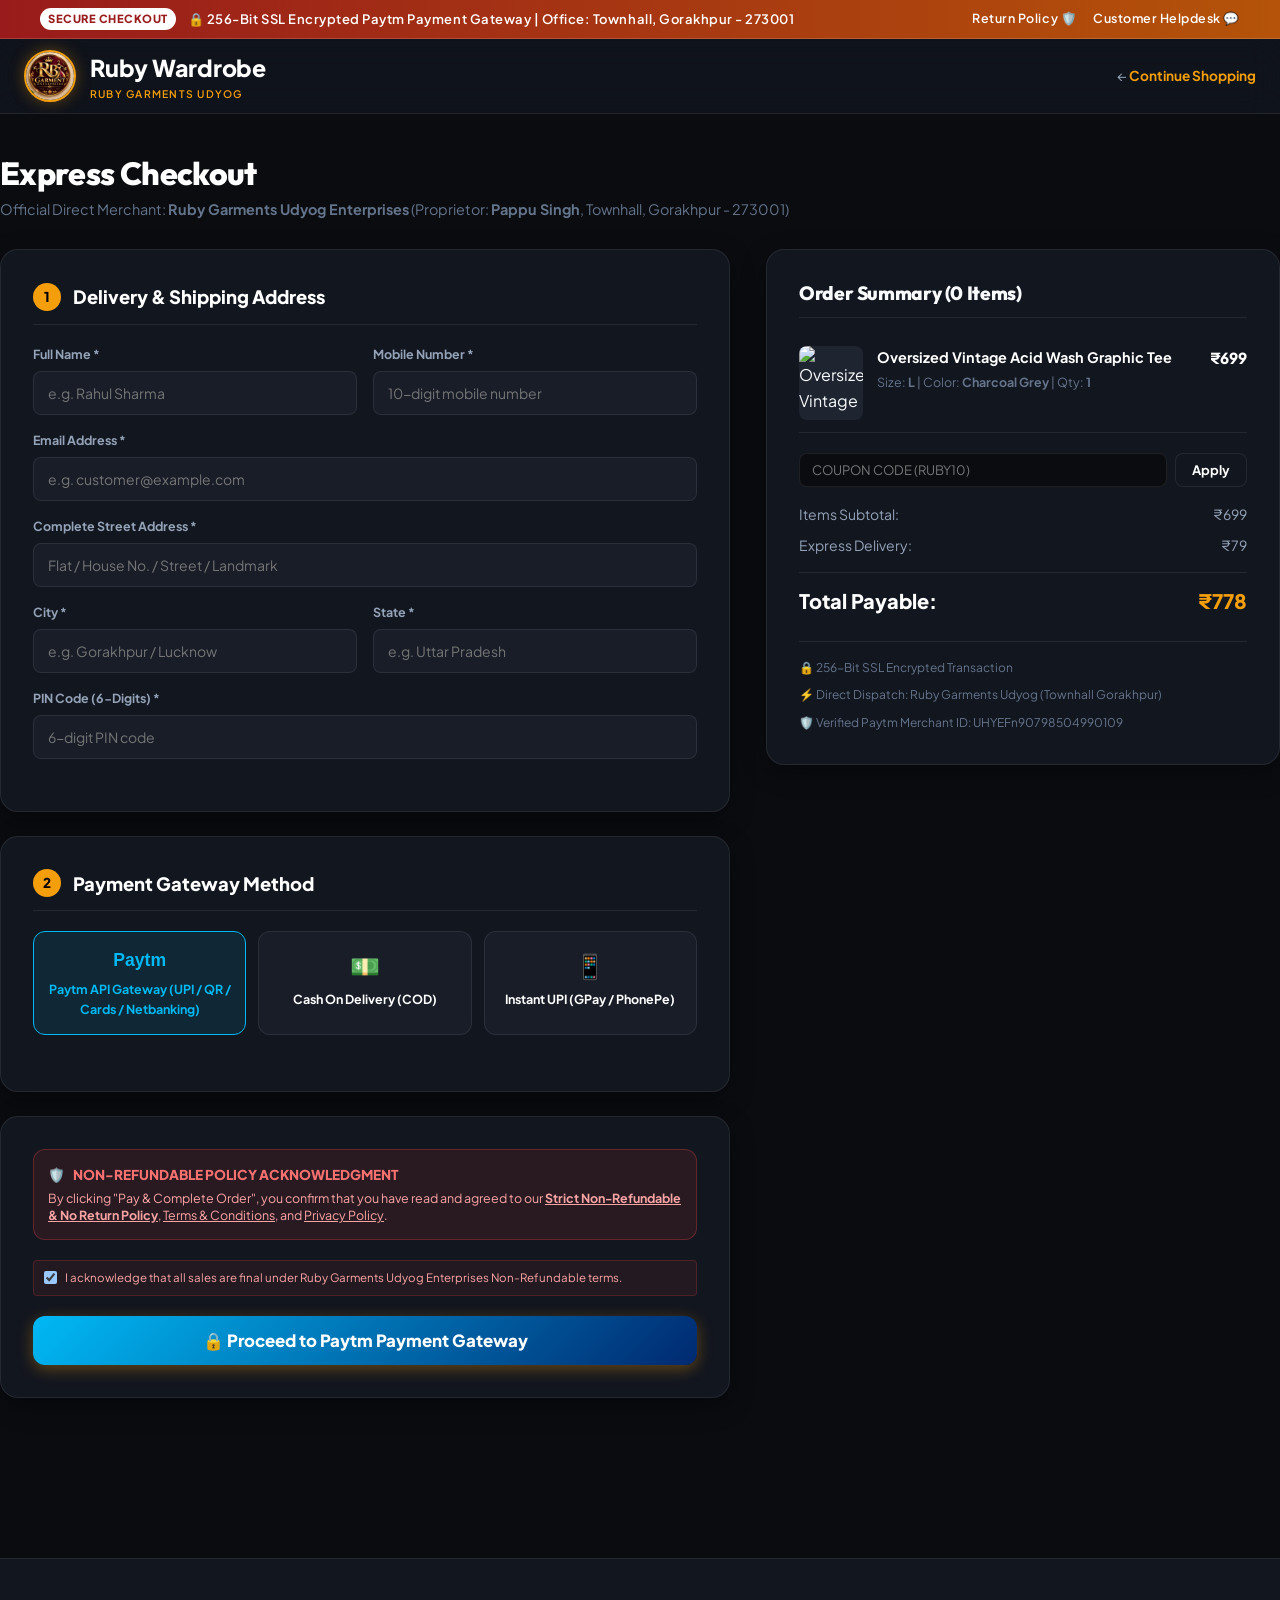
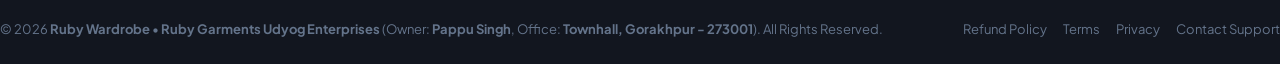
==== commit 505d8a44: "feat: add dedicated secure checkout page with payment gateway integration" ====
--- a/checkout/index.html
+++ b/checkout/index.html
@@ -225,13 +225,13 @@
             </div>
 
             <!-- Merchant Credentials Badge -->
-            <div
+            <!-- <div
               style="background: rgba(0, 185, 245, 0.08); border: 1px dashed rgba(0, 185, 245, 0.3); border-radius: 8px; padding: 12px; margin-top: 14px; font-size: 0.78rem; color: #bae6fd;">
               <div><strong>Gateway Merchant ID:</strong> <code style="color: #38bdf8;">UHYEFn90798504990109</code>
                 (WEBSTAGING)</div>
               <div><strong>Fulfillment Partner:</strong> Ruby Garments Udyog Enterprises, Townhall, Gorakhpur - 273001
               </div>
-            </div>
+            </div> -->
           </div>
 
           <!-- Step 3: Policy Agreement & Submission -->
@@ -256,7 +256,7 @@
                 terms.</span>
             </label>
 
-            <button type="submit" class="btn-checkout-proceed"
+            <button type="submit" class="btn-checkout-proceed" disabled
               style="width: 100%; background: linear-gradient(135deg, #00b9f5, #002970); color: #fff; font-size: 1.05rem;">
               🔒 Proceed to Paytm Payment Gateway
             </button>
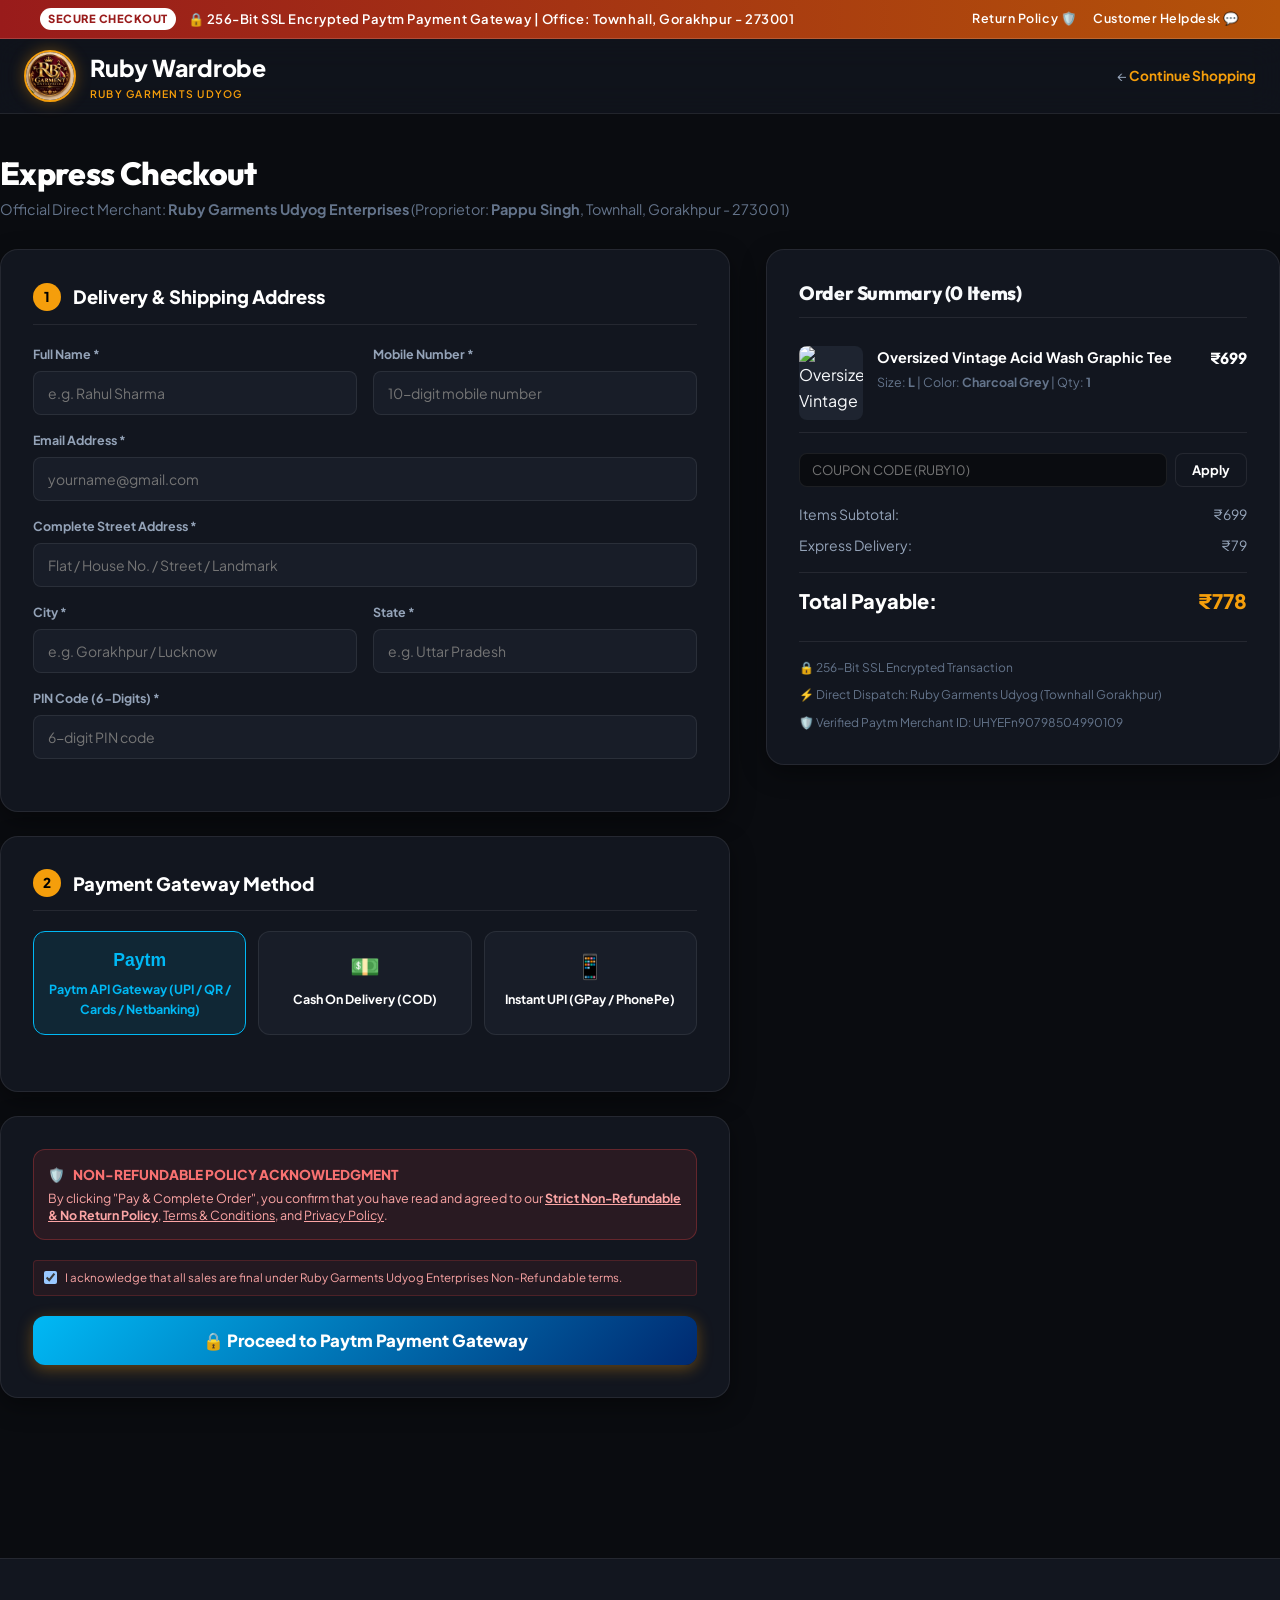
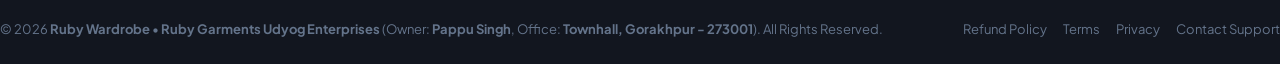
==== commit 719cb135: "feat: add pre-rendered product grid, checkout page, component styles, and core cart and UI scripts" ====
--- a/checkout/index.html
+++ b/checkout/index.html
@@ -7,7 +7,10 @@
   <title>Secure Checkout | Ruby Wardrobe - Ruby Garments Udyog Enterprises</title>
   <meta name="description"
     content="Secure Checkout Page for Ruby Wardrobe. Official merchant: Ruby Garments Udyog Enterprises, Townhall, Gorakhpur - 273001. Verified Paytm Payment Gateway." />
-  <meta name="theme-color" content="#0a0c10" />
+  <!-- Favicon -->
+  <link rel="icon" type="image/png" href="../assets/logo.png" />
+  <link rel="shortcut icon" href="../assets/logo.png" type="image/png" />
+  <link rel="apple-touch-icon" href="../assets/logo.png" />
 
   <!-- CSS Stylesheets -->
   <link rel="stylesheet" href="../css/style.css" />
@@ -173,7 +176,7 @@
               <div class="form-group full">
                 <label class="form-label">Email Address *</label>
                 <input type="email" class="form-input" id="checkout-email" required
-                  placeholder="e.g. customer@example.com" />
+                  placeholder="yourname@gmail.com" />
               </div>
               <div class="form-group full">
                 <label class="form-label">Complete Street Address *</label>
@@ -256,8 +259,8 @@
                 terms.</span>
             </label>
 
-            <button type="submit" class="btn-checkout-proceed" disabled
-              style="width: 100%; background: linear-gradient(135deg, #00b9f5, #002970); color: #fff; font-size: 1.05rem;">
+            <button type="submit" class="btn-checkout-proceed" id="btn-submit-order"
+              style="width: 100%; background: linear-gradient(135deg, #00b9f5, #002970); color: #fff; font-size: 1.05rem; cursor: pointer;">
               🔒 Proceed to Paytm Payment Gateway
             </button>
           </div>
--- a/css/components.css
+++ b/css/components.css
@@ -263,7 +263,7 @@
   display: flex;
   align-items: baseline;
   gap: 10px;
-  margin-bottom: 14px;
+  margin-bottom: 10px;
 }
 
 .price-current {
@@ -285,6 +285,40 @@
   color: var(--accent-emerald);
 }
 
+.product-card-desc {
+  font-size: 0.8125rem;
+  color: var(--text-secondary);
+  line-height: 1.45;
+  margin-bottom: 10px;
+  display: -webkit-box;
+  -webkit-line-clamp: 3;
+  -webkit-box-orient: vertical;
+  overflow: hidden;
+}
+
+.product-spec-chips {
+  display: flex;
+  flex-wrap: wrap;
+  gap: 6px;
+  margin-bottom: 12px;
+}
+
+.product-spec-pill {
+  font-size: 0.7rem;
+  font-weight: 600;
+  color: #d1d5db;
+  background: rgba(255, 255, 255, 0.06);
+  border: 1px solid var(--border-subtle);
+  padding: 3px 8px;
+  border-radius: var(--radius-xs);
+}
+
+.product-mfg-tag {
+  font-size: 0.7rem;
+  color: var(--accent-gold);
+  margin-bottom: 14px;
+}
+
 /* Size & Quick Add in Card */
 .card-bottom-actions {
   display: flex;
@@ -298,14 +332,46 @@
   background: var(--bg-primary);
   border: 1px solid var(--border-subtle);
   color: #ffffff;
-  padding: 10px;
+  padding: 10px 8px;
   border-radius: var(--radius-sm);
-  font-size: 0.8125rem;
+  font-size: 0.78rem;
   font-weight: 700;
   display: flex;
   align-items: center;
   justify-content: center;
-  gap: 6px;
+  gap: 4px;
+  cursor: pointer;
+  text-decoration: none;
+  transition: all var(--trans-fast);
+}
+
+.btn-quick-add:hover {
+  background: rgba(255, 255, 255, 0.1);
+  border-color: #fff;
+  color: #fff;
+}
+
+.btn-card-buy-now {
+  flex: 1;
+  background: var(--accent-gold);
+  color: #000;
+  padding: 10px 8px;
+  border-radius: var(--radius-sm);
+  font-size: 0.78rem;
+  font-weight: 800;
+  display: flex;
+  align-items: center;
+  justify-content: center;
+  gap: 4px;
+  cursor: pointer;
+  text-decoration: none;
+  border: 1px solid var(--accent-gold);
+  transition: all var(--trans-fast);
+}
+
+.btn-card-buy-now:hover {
+  background: var(--accent-gold-hover);
+  box-shadow: 0 2px 10px var(--accent-gold-glow);
 }
 
 .btn-quick-add:hover {
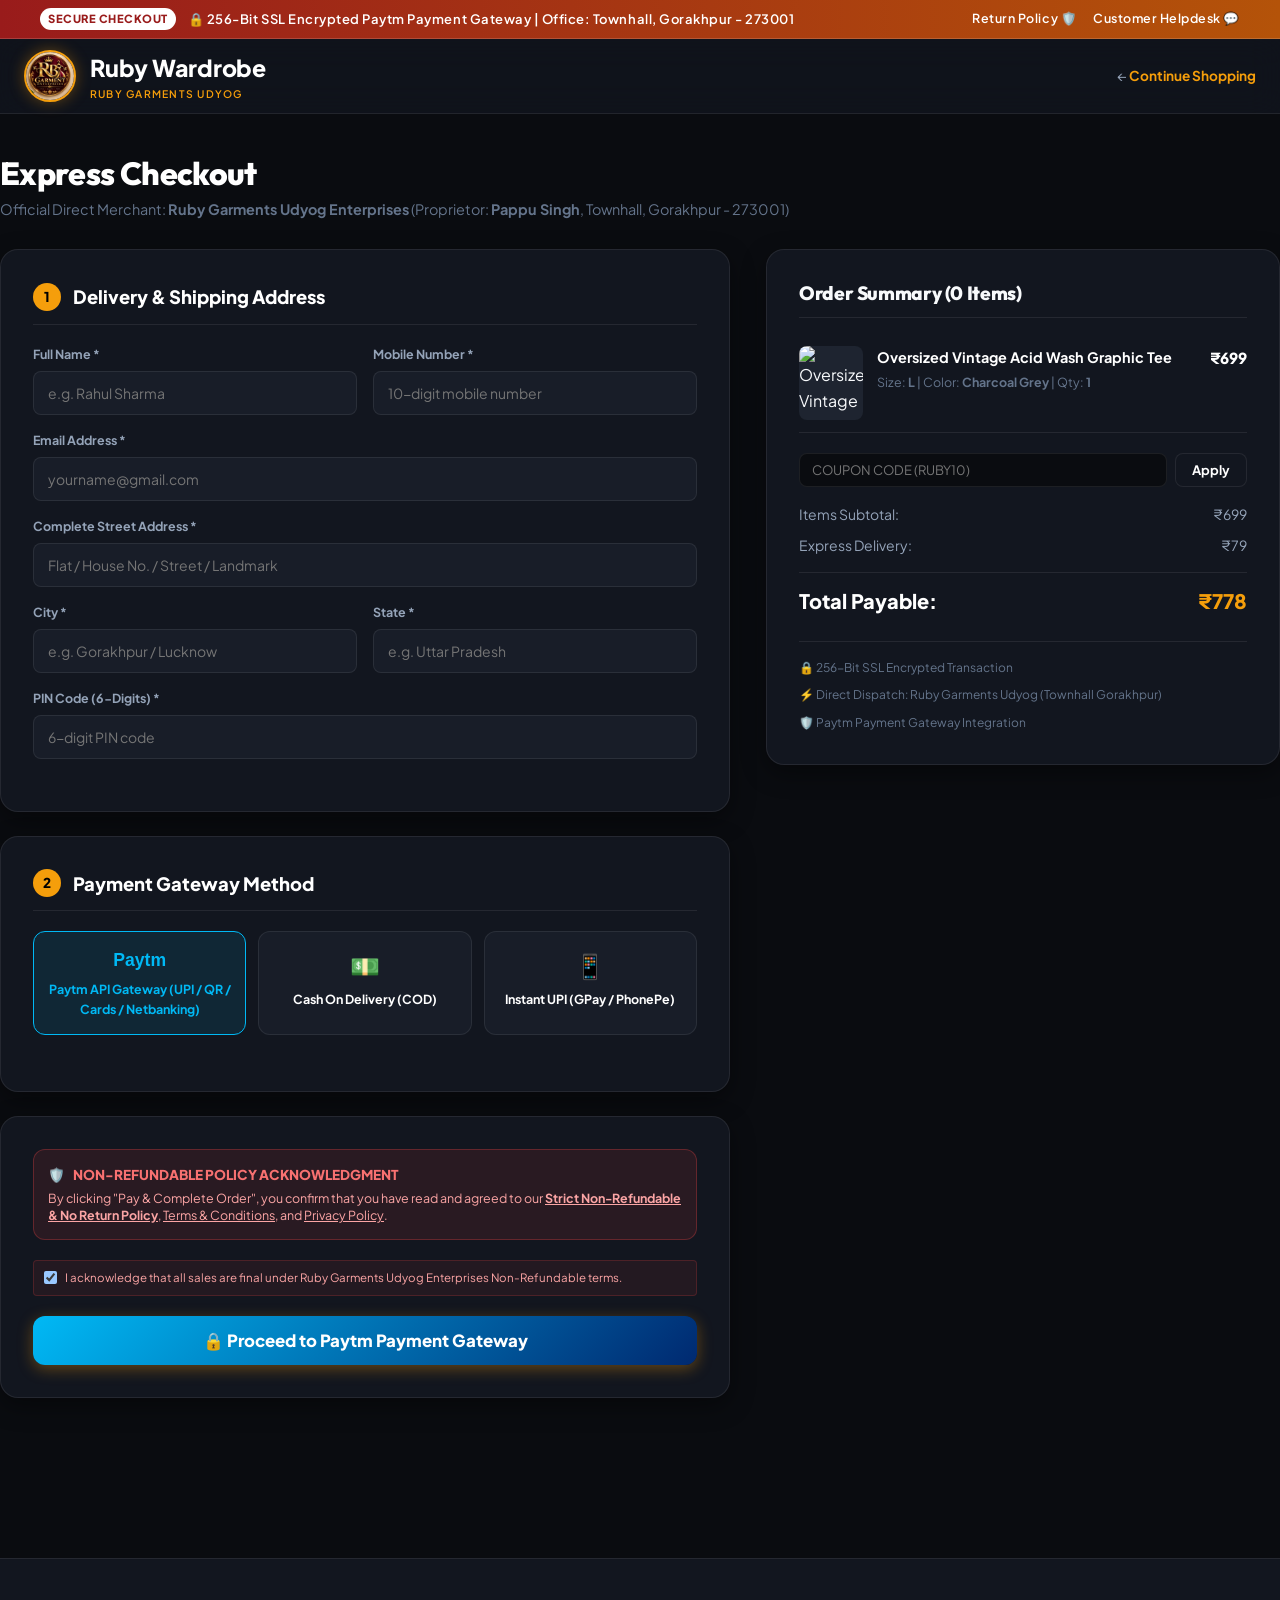
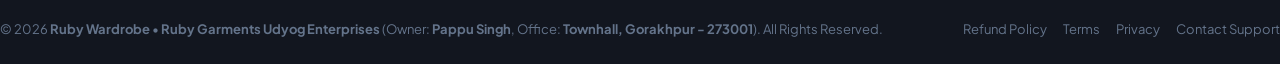
==== commit 1bebe0e7: "feat: add dedicated checkout page and modular JavaScript utilities" ====
--- a/checkout/index.html
+++ b/checkout/index.html
@@ -227,14 +227,7 @@
               </label>
             </div>
 
-            <!-- Merchant Credentials Badge -->
-            <!-- <div
-              style="background: rgba(0, 185, 245, 0.08); border: 1px dashed rgba(0, 185, 245, 0.3); border-radius: 8px; padding: 12px; margin-top: 14px; font-size: 0.78rem; color: #bae6fd;">
-              <div><strong>Gateway Merchant ID:</strong> <code style="color: #38bdf8;">UHYEFn90798504990109</code>
-                (WEBSTAGING)</div>
-              <div><strong>Fulfillment Partner:</strong> Ruby Garments Udyog Enterprises, Townhall, Gorakhpur - 273001
-              </div>
-            </div> -->
+
           </div>
 
           <!-- Step 3: Policy Agreement & Submission -->
@@ -313,7 +306,7 @@
             style="margin-top: 24px; padding-top: 16px; border-top: 1px solid var(--border-subtle); display: flex; flex-direction: column; gap: 8px; font-size: 0.75rem; color: var(--text-muted);">
             <div>🔒 256-Bit SSL Encrypted Transaction</div>
             <div>⚡ Direct Dispatch: Ruby Garments Udyog (Townhall Gorakhpur)</div>
-            <div>🛡️ Verified Paytm Merchant ID: UHYEFn90798504990109</div>
+            <div>🛡️ Paytm Payment Gateway Integration</div>
           </div>
         </div>
       </div>
